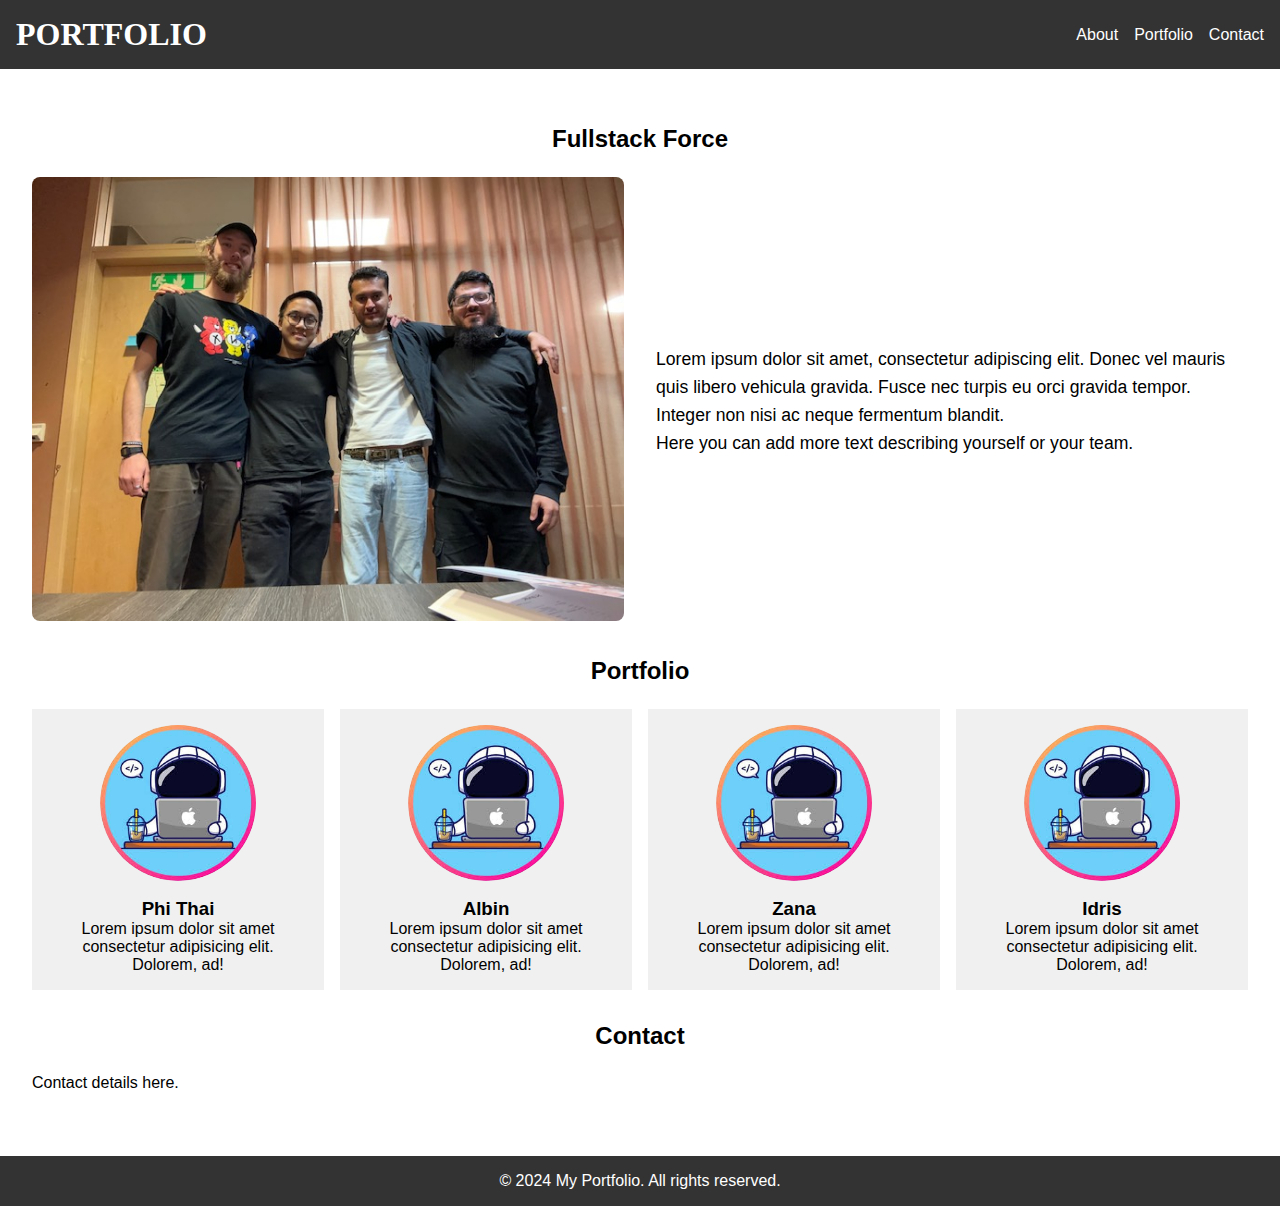
==== index.html @ ba864816 "vi har lagt till bilder på portfolio delen med namn och lorem text" ====
<!DOCTYPE html>
<html lang="en">
<head>
    <meta charset="UTF-8">
    <meta name="viewport" content="width=device-width, initial-scale=1.0">
    <title>Fullstack Force Portfolio</title>
    <link rel="stylesheet" href="styles/style.css">
</head>
<body>
    <div class="container">
        <header>
            <h1>PORTFOLIO</h1>
            <nav>
                <ul>
                    <li><a href="#about">About</a></li>
                    <li><a href="#portfolio">Portfolio</a></li>
                    <li><a href="#contact">Contact</a></li>
                </ul>
            </nav>
        </header>

        <main>
            <section id="about">
                <h2>Fullstack Force</h2>
                <div class="about-container">
                    <div class="hero-image">
                        <img src="files/hero-bild.jpeg" alt="Hero Image">
                    </div>
                    <div class="about-text">
                        <p>Lorem ipsum dolor sit amet, consectetur adipiscing elit. Donec vel mauris quis libero vehicula gravida. Fusce nec turpis eu orci gravida tempor. Integer non nisi ac neque fermentum blandit. </p>
                        <p>Here you can add more text describing yourself or your team.</p>
                    </div>
                </div>
            </section>
            
            <!-- <section id="about">
                <h2>About Me</h2>
                <p>Information about you or your team.</p>
            </section> -->

            <!-- <section id="portfolio">
                <h2>Portfolio</h2>
                <div class="grid-portfolio">
                    <div class="portfolio-item">
                        
                            <img src="files/portfolio-bild.jpeg">
                       
                    </div>
                    <div class="portfolio-item">Project 2</div>
                    <div class="portfolio-item">Project 3</div>
                    <div class="portfolio-item">Project 4</div>
                </div>
            </section> -->

            <section id="portfolio" aria-labelledby="portfolio-title">
                <h2 id="portfolio-title">Portfolio</h2>
                <div class="grid-portfolio" role="list">

                    <div class="portfolio-item" role="listitem">
                        <a href="files/portfolio-bild.jpeg" aria-label="Project 1">
                            <img src="files/portfolio-bild.jpeg" alt="Screenshot of Project 1">
                        </a>
                        <h3>Phi Thai</h3>
                        <p>Lorem ipsum dolor sit amet consectetur adipisicing elit. Dolorem, ad!</p>
                    </div>
                    <div class="portfolio-item" role="listitem">
                        <a href="files/portfolio-bild.jpeg" aria-label="Project 1">
                            <img src="files/portfolio-bild.jpeg" alt="Screenshot of Project 1">
                        </a>
                        <h3>Albin</h3>
                        <p>Lorem ipsum dolor sit amet consectetur adipisicing elit. Dolorem, ad!</p>
                    </div>

                    <div class="portfolio-item" role="listitem">
                        <a href="files/portfolio-bild.jpeg" aria-label="Project 1">
                            <img src="files/portfolio-bild.jpeg" alt="Screenshot of Project 1">
                        </a>
                        <h3>Zana</h3>
                        <p>Lorem ipsum dolor sit amet consectetur adipisicing elit. Dolorem, ad!</p>
                    </div>

                    <div class="portfolio-item" role="listitem">
                        <a href="files/portfolio-bild.jpeg" aria-label="Project 1">
                            <img src="files/portfolio-bild.jpeg" alt="Screenshot of Project 1">
                        </a>
                        <h3>Idris</h3>
                        <p>Lorem ipsum dolor sit amet consectetur adipisicing elit. Dolorem, ad!</p>
                    </div>
                    

                    <!-- <div class="portfolio-item" role="listitem">
                        <a href="#" aria-label="Project 2">Project 2</a>
                    </div>
                    <div class="portfolio-item" role="listitem">
                        <a href="#" aria-label="Project 3">Project 3</a>
                    </div>
                    <div class="portfolio-item" role="listitem">
                        <a href="#" aria-label="Project 4">Project 4</a>
                    </div> -->
                </div>
            </section>
            

            <section id="contact">
                <h2>Contact</h2>
                <p>Contact details here.</p>
            </section>
        </main>

        <footer>
            <p>&copy; 2024 My Portfolio. All rights reserved.</p>
        </footer>
    </div>
</body>
</html>
---- styles/style.css ----
* {
    margin: 0;
    padding: 0;
    box-sizing: border-box;
}

body {
    font-family: Arial, sans-serif;
}

h1 {
    font-family: 'Times New Roman', Times, serif;
}

h2 {
    text-align: center;
    margin: 1.5rem;
}

.container {
    display: grid;
    grid-template-rows: auto 1fr auto;
    min-height: 100vh;
}

header {
    background-color: #333;
    color: white;
    padding: 1rem;
    display: flex;
    justify-content: space-between;
    align-items: center;
}

header nav ul {
    list-style-type: none;
    display: flex;
}

header nav ul li {
    margin-left: 1rem;
}

header nav ul li a {
    color: white;
    text-decoration: none;
}

main {
    padding: 2rem;
}

#about, #portfolio, #contact {
    margin-bottom: 2rem;
}

.grid-portfolio {
    display: grid;
    grid-template-columns: repeat(auto-fit, minmax(200px, 1fr));
    gap: 1rem;
}

.portfolio-item {
    background-color: #f0f0f0;
    padding: 1rem;
    text-align: center;
}

footer {
    background-color: #333;
    color: white;
    text-align: center;
    padding: 1rem;
}

/* andra generering av kod till hero image och text bredvid  */

.about-container {
    display: grid;
    grid-template-columns: 1fr 1fr;
    gap: 2rem;
    align-items: center;
    margin-top: 1.5rem;
}

.hero-image img {
    max-width: 100%;
    height: auto;
    border-radius: 8px;
}

.about-text {
    font-size: 1.1rem;
    line-height: 1.6;
}

/*  */


.portfolio-item img {
    border-radius: 50%;
    width: 60%;
    margin-bottom: 0.8rem;
}










/* Responsive layout for smaller screens */
@media (max-width: 768px) {
    .about-container {
        grid-template-columns: 1fr; /* Stacks the columns on top of each other */
        text-align: center; /* Optional: Center-align the text for a better mobile view */
    }

    .about-text {
        margin-top: 1rem; /* Adds spacing between the image and text */
    }
}
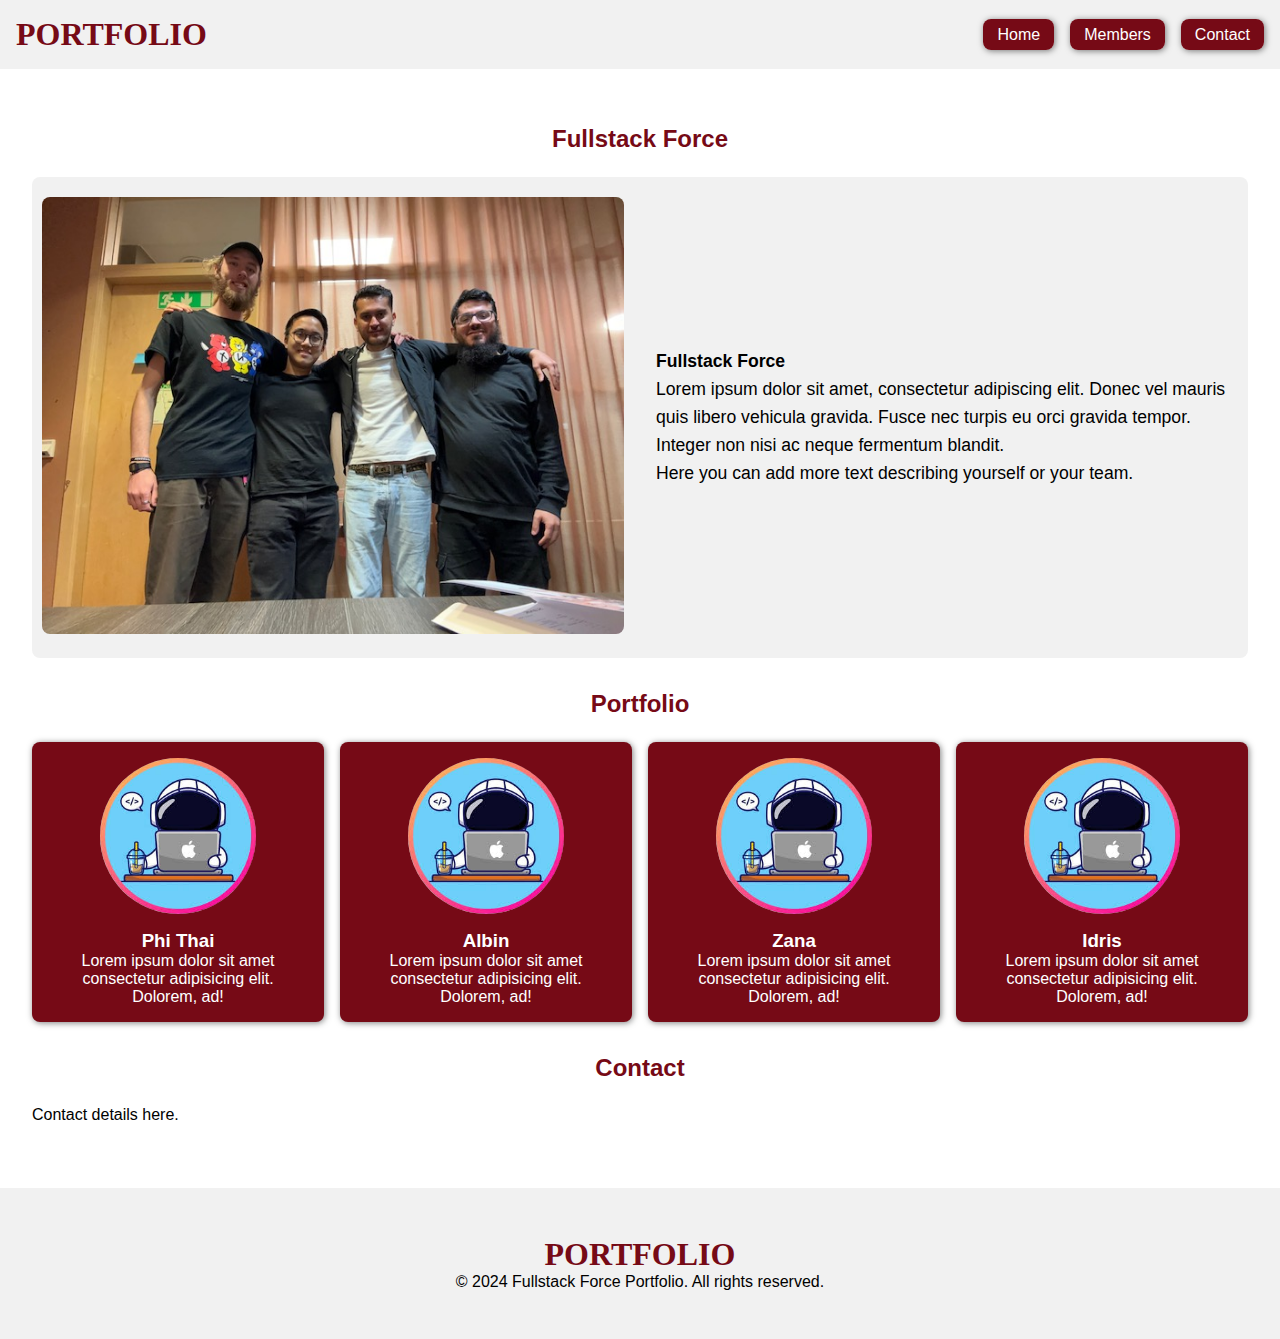
==== commit 6cdecc14: "la till loggan i footer och fixade padding på section element" ====
--- a/index.html
+++ b/index.html
@@ -12,8 +12,8 @@
             <h1>PORTFOLIO</h1>
             <nav>
                 <ul>
-                    <li><a href="#about">About</a></li>
-                    <li><a href="#portfolio">Portfolio</a></li>
+                    <li><a href="#about">Home</a></li>
+                    <li><a href="#portfolio">Members</a></li>
                     <li><a href="#contact">Contact</a></li>
                 </ul>
             </nav>
@@ -27,6 +27,7 @@
                         <img src="files/hero-bild.jpeg" alt="Hero Image">
                     </div>
                     <div class="about-text">
+                        <h4><strong>Fullstack Force</strong></h4>
                         <p>Lorem ipsum dolor sit amet, consectetur adipiscing elit. Donec vel mauris quis libero vehicula gravida. Fusce nec turpis eu orci gravida tempor. Integer non nisi ac neque fermentum blandit. </p>
                         <p>Here you can add more text describing yourself or your team.</p>
                     </div>
@@ -108,7 +109,8 @@
         </main>
 
         <footer>
-            <p>&copy; 2024 My Portfolio. All rights reserved.</p>
+            <h1>PORTFOLIO</h1>
+            <p>&copy; 2024 Fullstack Force Portfolio. All rights reserved.</p>
         </footer>
     </div>
 </body>
--- a/styles/style.css
+++ b/styles/style.css
@@ -10,11 +10,14 @@
 
 h1 {
     font-family: 'Times New Roman', Times, serif;
+    color: #760a16;
 }
 
 h2 {
     text-align: center;
     margin: 1.5rem;
+    font-family: Verdana, sans-serif;
+    color: #760a16;
 }
 
 .container {
@@ -24,7 +27,7 @@
 }
 
 header {
-    background-color: #333;
+    background-color: #f1f1f1;
     color: white;
     padding: 1rem;
     display: flex;
@@ -44,6 +47,10 @@
 header nav ul li a {
     color: white;
     text-decoration: none;
+    padding: 7px 14px;
+    border-radius: 8px;
+    background-color: #760a16;
+    box-shadow: 1px 1px 6px rgba(0,0,0, 0.5);
 }
 
 main {
@@ -61,16 +68,19 @@
 }
 
 .portfolio-item {
-    background-color: #f0f0f0;
+    background-color: #760a16;
     padding: 1rem;
     text-align: center;
+    color: white;
+    box-shadow: 1px 1px 6px rgba(0,0,0, 0.5);
+    border-radius: 8px;
 }
 
 footer {
-    background-color: #333;
-    color: white;
+    background-color: #f1f1f1;
+    color: rgb(0, 0, 0);
     text-align: center;
-    padding: 1rem;
+    padding: 3rem;
 }
 
 /* andra generering av kod till hero image och text bredvid  */
@@ -81,6 +91,9 @@
     gap: 2rem;
     align-items: center;
     margin-top: 1.5rem;
+    background-color: #f1f1f1;
+    border-radius: 8px;
+    padding: 20px 10px;
 }
 
 .hero-image img {
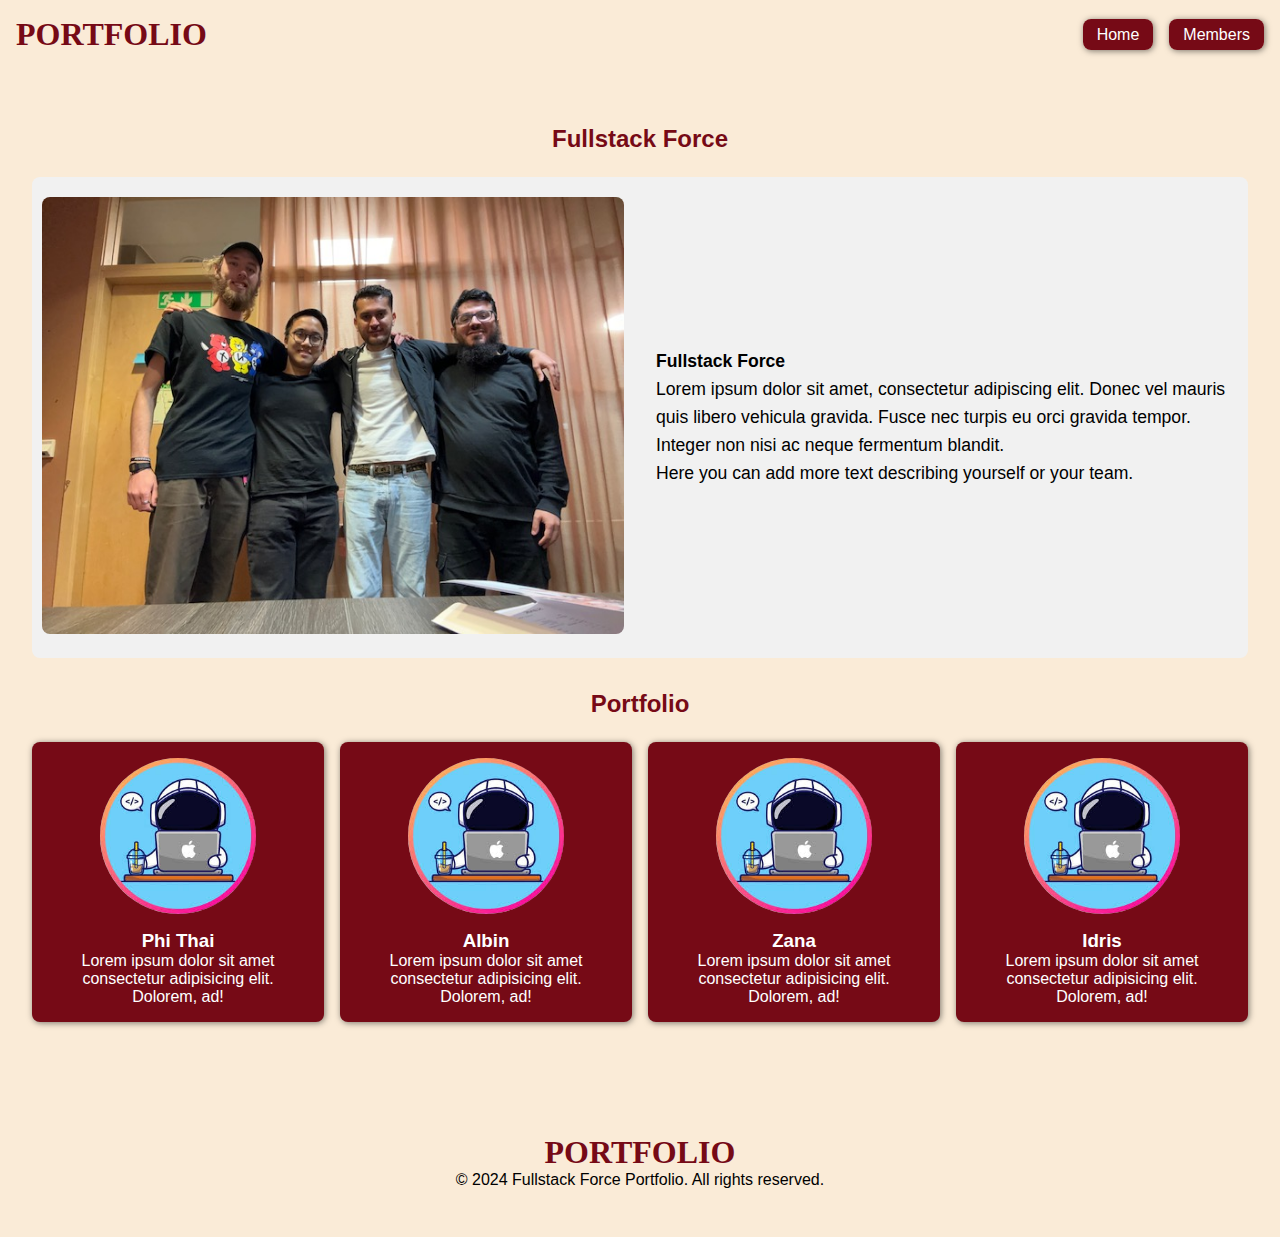
==== commit 3dc08598: "vi har fin-justerat sidorna och det ser snyggare ut" ====
--- a/index.html
+++ b/index.html
@@ -1,11 +1,13 @@
 <!DOCTYPE html>
 <html lang="en">
+
 <head>
     <meta charset="UTF-8">
     <meta name="viewport" content="width=device-width, initial-scale=1.0">
     <title>Fullstack Force Portfolio</title>
-    <link rel="stylesheet" href="styles/style.css">
+    <link rel="stylesheet" href="css/style.css">
 </head>
+
 <body>
     <div class="container">
         <header>
@@ -13,8 +15,7 @@
             <nav>
                 <ul>
                     <li><a href="#about">Home</a></li>
-                    <li><a href="#portfolio">Members</a></li>
-                    <li><a href="#contact">Contact</a></li>
+                    <li><a href="our-members.html">Members</a></li>
                 </ul>
             </nav>
         </header>
@@ -28,31 +29,13 @@
                     </div>
                     <div class="about-text">
                         <h4><strong>Fullstack Force</strong></h4>
-                        <p>Lorem ipsum dolor sit amet, consectetur adipiscing elit. Donec vel mauris quis libero vehicula gravida. Fusce nec turpis eu orci gravida tempor. Integer non nisi ac neque fermentum blandit. </p>
+                        <p>Lorem ipsum dolor sit amet, consectetur adipiscing elit. Donec vel mauris quis libero
+                            vehicula gravida.
+                            Fusce nec turpis eu orci gravida tempor. Integer non nisi ac neque fermentum blandit. </p>
                         <p>Here you can add more text describing yourself or your team.</p>
                     </div>
                 </div>
             </section>
-            
-            <!-- <section id="about">
-                <h2>About Me</h2>
-                <p>Information about you or your team.</p>
-            </section> -->
-
-            <!-- <section id="portfolio">
-                <h2>Portfolio</h2>
-                <div class="grid-portfolio">
-                    <div class="portfolio-item">
-                        
-                            <img src="files/portfolio-bild.jpeg">
-                       
-                    </div>
-                    <div class="portfolio-item">Project 2</div>
-                    <div class="portfolio-item">Project 3</div>
-                    <div class="portfolio-item">Project 4</div>
-                </div>
-            </section> -->
-
             <section id="portfolio" aria-labelledby="portfolio-title">
                 <h2 id="portfolio-title">Portfolio</h2>
                 <div class="grid-portfolio" role="list">
@@ -87,24 +70,8 @@
                         <h3>Idris</h3>
                         <p>Lorem ipsum dolor sit amet consectetur adipisicing elit. Dolorem, ad!</p>
                     </div>
-                    
 
-                    <!-- <div class="portfolio-item" role="listitem">
-                        <a href="#" aria-label="Project 2">Project 2</a>
-                    </div>
-                    <div class="portfolio-item" role="listitem">
-                        <a href="#" aria-label="Project 3">Project 3</a>
-                    </div>
-                    <div class="portfolio-item" role="listitem">
-                        <a href="#" aria-label="Project 4">Project 4</a>
-                    </div> -->
                 </div>
-            </section>
-            
-
-            <section id="contact">
-                <h2>Contact</h2>
-                <p>Contact details here.</p>
             </section>
         </main>
 
@@ -114,4 +81,5 @@
         </footer>
     </div>
 </body>
-</html>
+
+</html>--- a/css/style.css
+++ b/css/style.css
@@ -0,0 +1,141 @@
+* {
+    margin: 0;
+    padding: 0;
+    box-sizing: border-box;
+}
+
+body {
+    font-family: Arial, sans-serif;
+    background-color: antiquewhite;
+}
+
+h1 {
+    font-family: 'Times New Roman', Times, serif;
+    color: #760a16;
+}
+
+h2 {
+    text-align: center;
+    margin: 1.5rem;
+    font-family: Verdana, sans-serif;
+    color: #760a16;
+}
+
+.container {
+    display: grid;
+    grid-template-rows: auto 1fr auto;
+    min-height: 100vh;
+}
+
+header {
+    background-color: antiquewhite;
+    color: white;
+    padding: 1rem;
+    display: flex;
+    justify-content: space-between;
+    align-items: center;
+}
+
+header nav ul {
+    list-style-type: none;
+    display: flex;
+}
+
+header nav ul li {
+    margin-left: 1rem;
+}
+
+header nav ul li a {
+    color: white;
+    text-decoration: none;
+    padding: 7px 14px;
+    border-radius: 8px;
+    background-color: #760a16;
+    box-shadow: 1px 1px 6px rgba(0,0,0, 0.5);
+}
+
+main {
+    padding: 2rem;
+}
+
+#about, #portfolio, #contact {
+    margin-bottom: 2rem;
+}
+
+.grid-portfolio {
+    display: grid;
+    grid-template-columns: repeat(auto-fit, minmax(200px, 1fr));
+    gap: 1rem;
+}
+
+.portfolio-item {
+    background-color: #760a16;
+    padding: 1rem;
+    text-align: center;
+    color: white;
+    box-shadow: 1px 1px 6px rgba(0,0,0, 0.5);
+    border-radius: 8px;
+}
+
+footer {
+    background-color: antiquewhite;
+    color: rgb(0, 0, 0);
+    text-align: center;
+    padding: 3rem;
+}
+
+/* andra generering av kod till hero image och text bredvid  */
+
+.about-container {
+    display: grid;
+    grid-template-columns: 1fr 1fr;
+    gap: 2rem;
+    align-items: center;
+    margin-top: 1.5rem;
+    background-color: #f1f1f1;
+    border-radius: 8px;
+    padding: 20px 10px;
+}
+
+.hero-image img {
+    max-width: 100%;
+    height: auto;
+    border-radius: 8px;
+}
+
+.about-text {
+    font-size: 1.1rem;
+    line-height: 1.6;
+}
+
+/*  */
+
+
+.portfolio-item img {
+    border-radius: 50%;
+    width: 60%;
+    margin-bottom: 0.8rem;
+}
+
+
+
+
+
+
+
+
+
+
+/* Responsive layout for smaller screens */
+@media (max-width: 768px) {
+    .about-container {
+        grid-template-columns: 1fr; /* Stacks the columns on top of each other */
+        text-align: center; /* Optional: Center-align the text for a better mobile view */
+    }
+
+    .about-text {
+        margin-top: 1rem; /* Adds spacing between the image and text */
+    }
+}
+
+
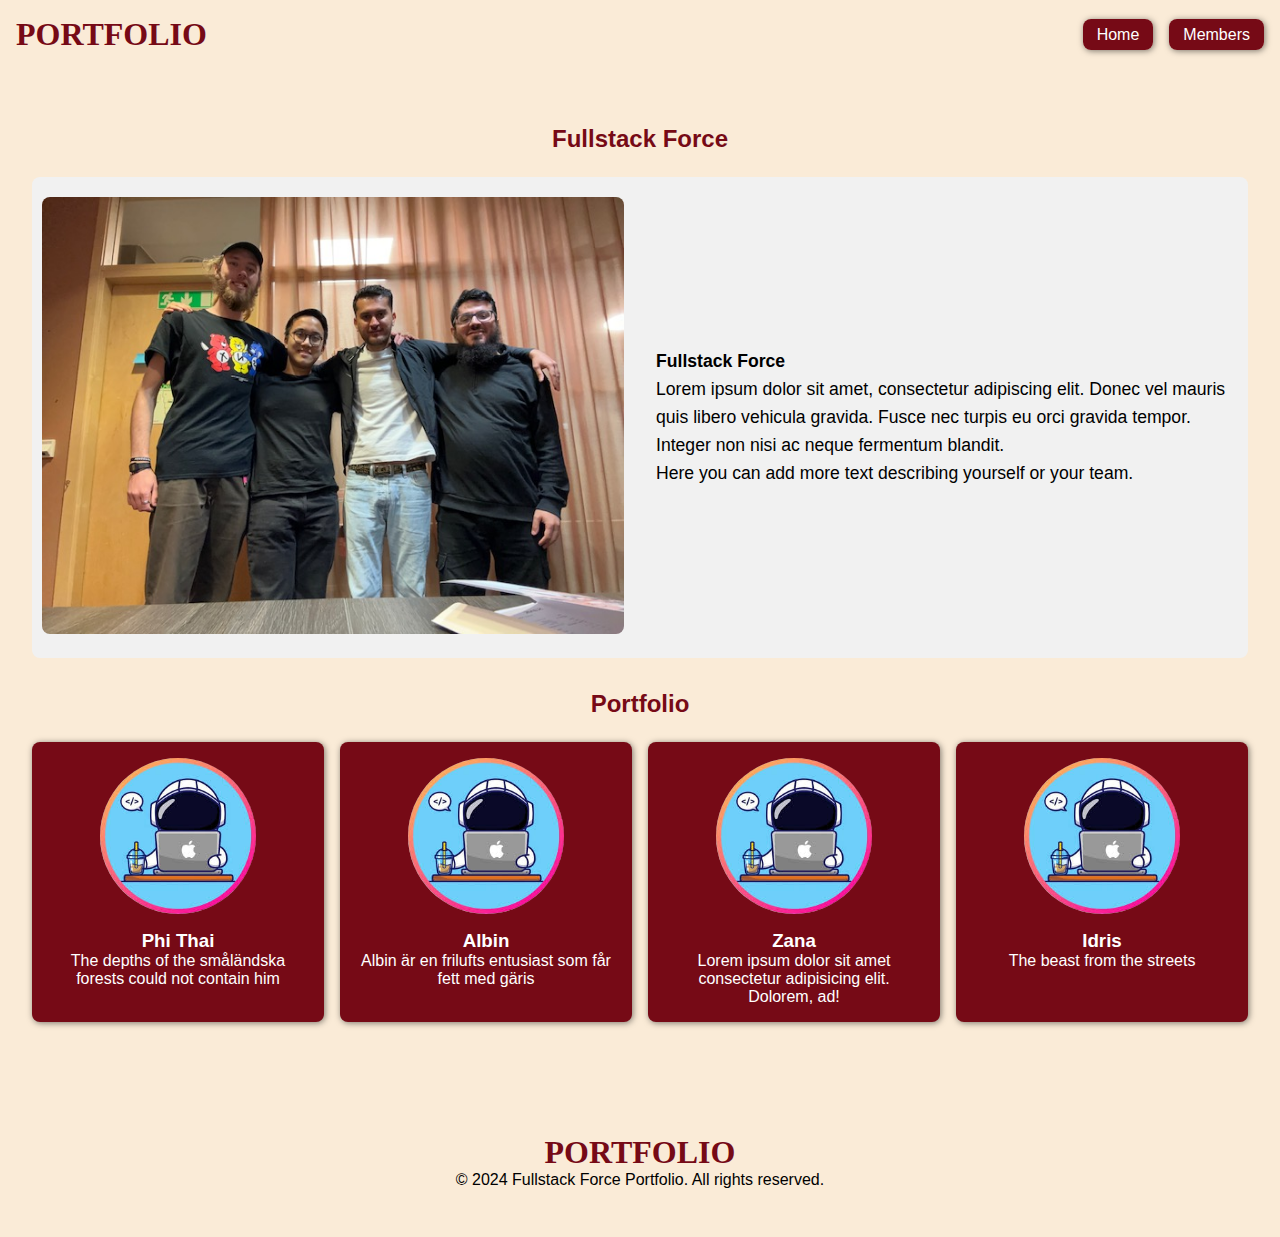
==== commit 52c9f647: "vi har lagt in karta på member sida och fixat mediaquery på index.html sidan." ====
--- a/index.html
+++ b/index.html
@@ -45,14 +45,14 @@
                             <img src="files/portfolio-bild.jpeg" alt="Screenshot of Project 1">
                         </a>
                         <h3>Phi Thai</h3>
-                        <p>Lorem ipsum dolor sit amet consectetur adipisicing elit. Dolorem, ad!</p>
+                        <p>The depths of the småländska forests could not contain him</p>
                     </div>
                     <div class="portfolio-item" role="listitem">
                         <a href="files/portfolio-bild.jpeg" aria-label="Project 1">
                             <img src="files/portfolio-bild.jpeg" alt="Screenshot of Project 1">
                         </a>
                         <h3>Albin</h3>
-                        <p>Lorem ipsum dolor sit amet consectetur adipisicing elit. Dolorem, ad!</p>
+                        <p>Albin är en frilufts entusiast som får fett med gäris</p>
                     </div>
 
                     <div class="portfolio-item" role="listitem">
@@ -68,7 +68,7 @@
                             <img src="files/portfolio-bild.jpeg" alt="Screenshot of Project 1">
                         </a>
                         <h3>Idris</h3>
-                        <p>Lorem ipsum dolor sit amet consectetur adipisicing elit. Dolorem, ad!</p>
+                        <p>The beast from the streets</p>
                     </div>
 
                 </div>
--- a/css/style.css
+++ b/css/style.css
@@ -127,7 +127,7 @@
 
 
 /* Responsive layout for smaller screens */
-@media (max-width: 768px) {
+@media (min-width:426px) and (max-width: 912px) {
     .about-container {
         grid-template-columns: 1fr; /* Stacks the columns on top of each other */
         text-align: center; /* Optional: Center-align the text for a better mobile view */
@@ -136,6 +136,24 @@
     .about-text {
         margin-top: 1rem; /* Adds spacing between the image and text */
     }
+
+
+
+    .grid-portfolio {
+        display: grid;
+        grid-template-columns: 1fr 1fr;
+        gap: 1rem;
+    }
+
+
 }
 
+@media (max-width:425px){
+        .about-container {
+            grid-template-columns: 1fr; /* Stacks the columns on top of each other */
+            text-align: center; /* Optional: Center-align the text for a better mobile view */
+        }
+    
+}
 
+/* 696 and 912 */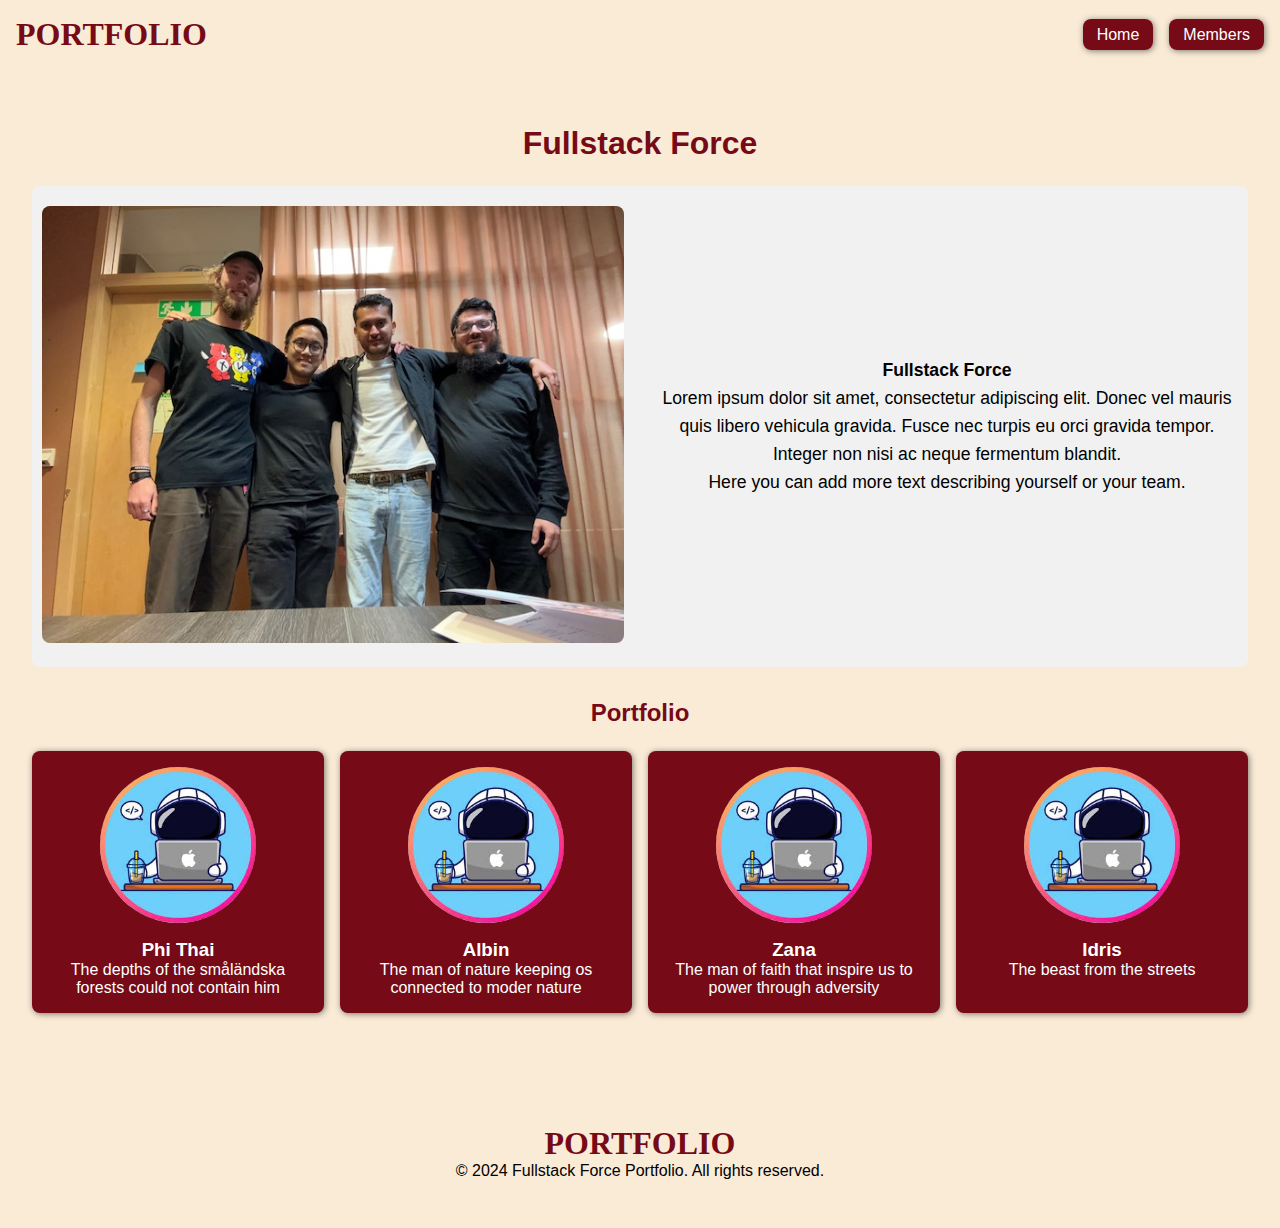
==== commit 477d8e91: "finjustering på h2 och även centrerad text på about us" ====
--- a/index.html
+++ b/index.html
@@ -22,7 +22,7 @@
 
         <main>
             <section id="about">
-                <h2>Fullstack Force</h2>
+                <h2  id="h2-fullstack-force" >Fullstack Force</h2>
                 <div class="about-container">
                     <div class="hero-image">
                         <img src="files/hero-bild.jpeg" alt="Hero Image">
@@ -52,7 +52,7 @@
                             <img src="files/portfolio-bild.jpeg" alt="Screenshot of Project 1">
                         </a>
                         <h3>Albin</h3>
-                        <p>Albin är en frilufts entusiast som får fett med gäris</p>
+                        <p>The man of nature keeping os connected to moder nature</p>
                     </div>
 
                     <div class="portfolio-item" role="listitem">
@@ -60,7 +60,7 @@
                             <img src="files/portfolio-bild.jpeg" alt="Screenshot of Project 1">
                         </a>
                         <h3>Zana</h3>
-                        <p>Lorem ipsum dolor sit amet consectetur adipisicing elit. Dolorem, ad!</p>
+                        <p>The man of faith that inspire us to power through adversity</p>
                     </div>
 
                     <div class="portfolio-item" role="listitem">
--- a/css/style.css
+++ b/css/style.css
@@ -18,6 +18,11 @@
     text-align: center;
     margin: 1.5rem;
     font-family: Verdana, sans-serif;
+    color: #760a16;
+}
+
+#h2-fullstack-force {
+    font-size: 2rem;
     color: #760a16;
 }
 
@@ -106,6 +111,7 @@
 .about-text {
     font-size: 1.1rem;
     line-height: 1.6;
+    text-align: center;
 }
 
 /*  */
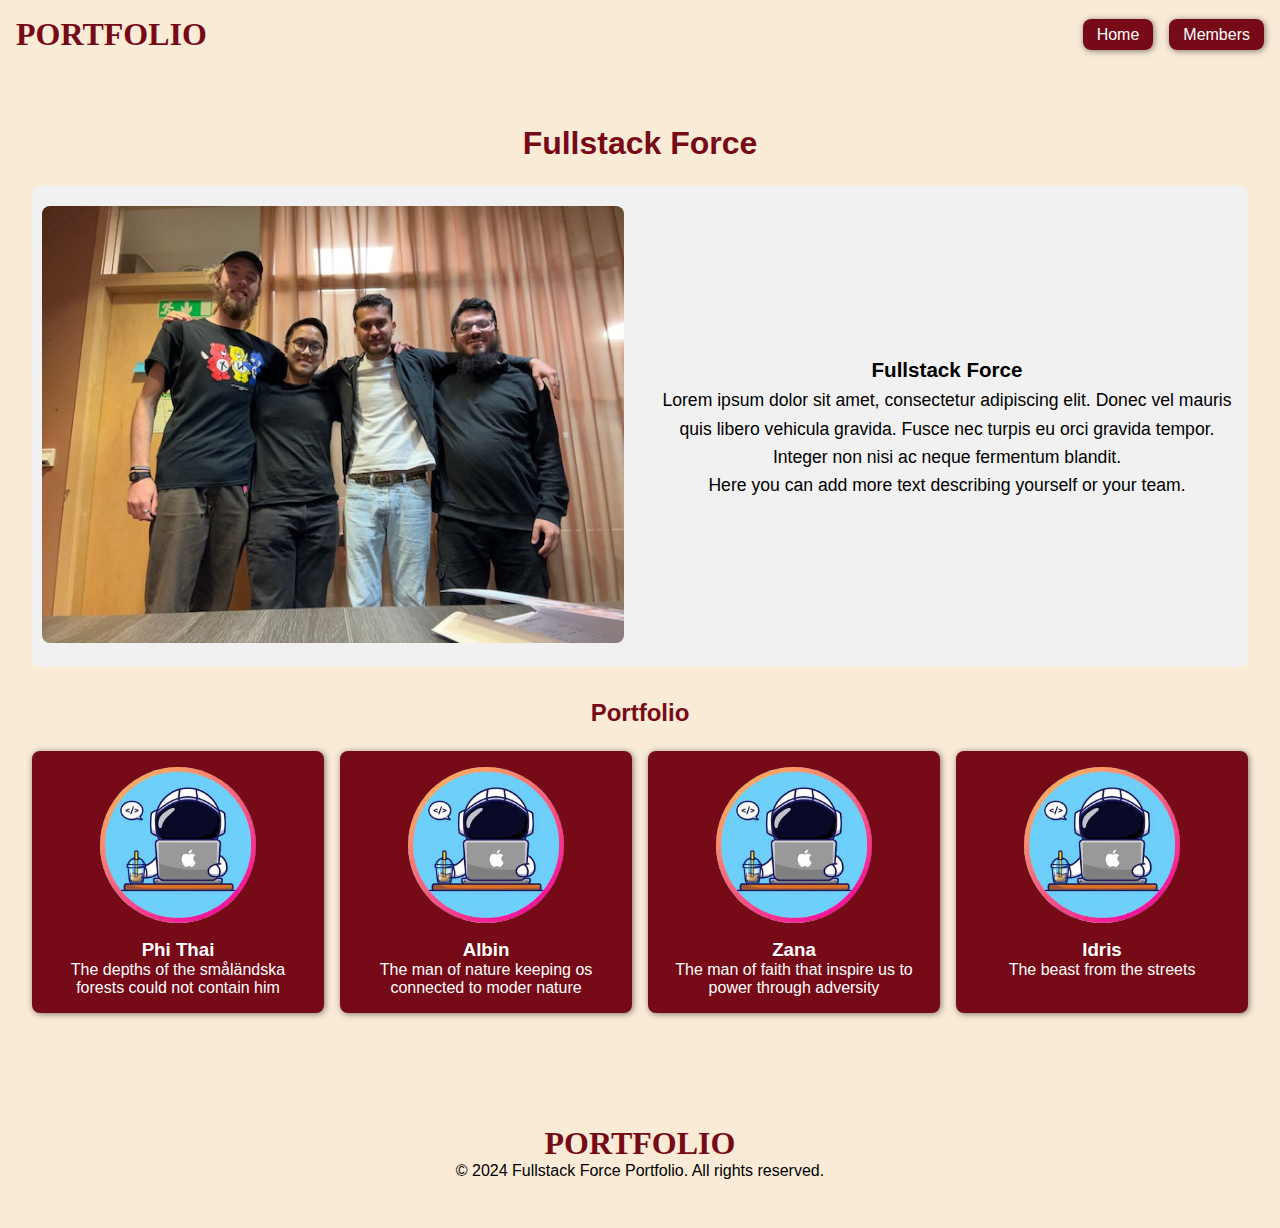
==== commit 52065b3a: "contrast errors och alerts fixade via WAVE" ====
--- a/index.html
+++ b/index.html
@@ -25,10 +25,10 @@
                 <h2  id="h2-fullstack-force" >Fullstack Force</h2>
                 <div class="about-container">
                     <div class="hero-image">
-                        <img src="files/hero-bild.jpeg" alt="Hero Image">
+                        <img src="files/hero-bild.jpeg" alt="Team bild">
                     </div>
                     <div class="about-text">
-                        <h4><strong>Fullstack Force</strong></h4>
+                        <h3><strong>Fullstack Force</strong></h3>
                         <p>Lorem ipsum dolor sit amet, consectetur adipiscing elit. Donec vel mauris quis libero
                             vehicula gravida.
                             Fusce nec turpis eu orci gravida tempor. Integer non nisi ac neque fermentum blandit. </p>
